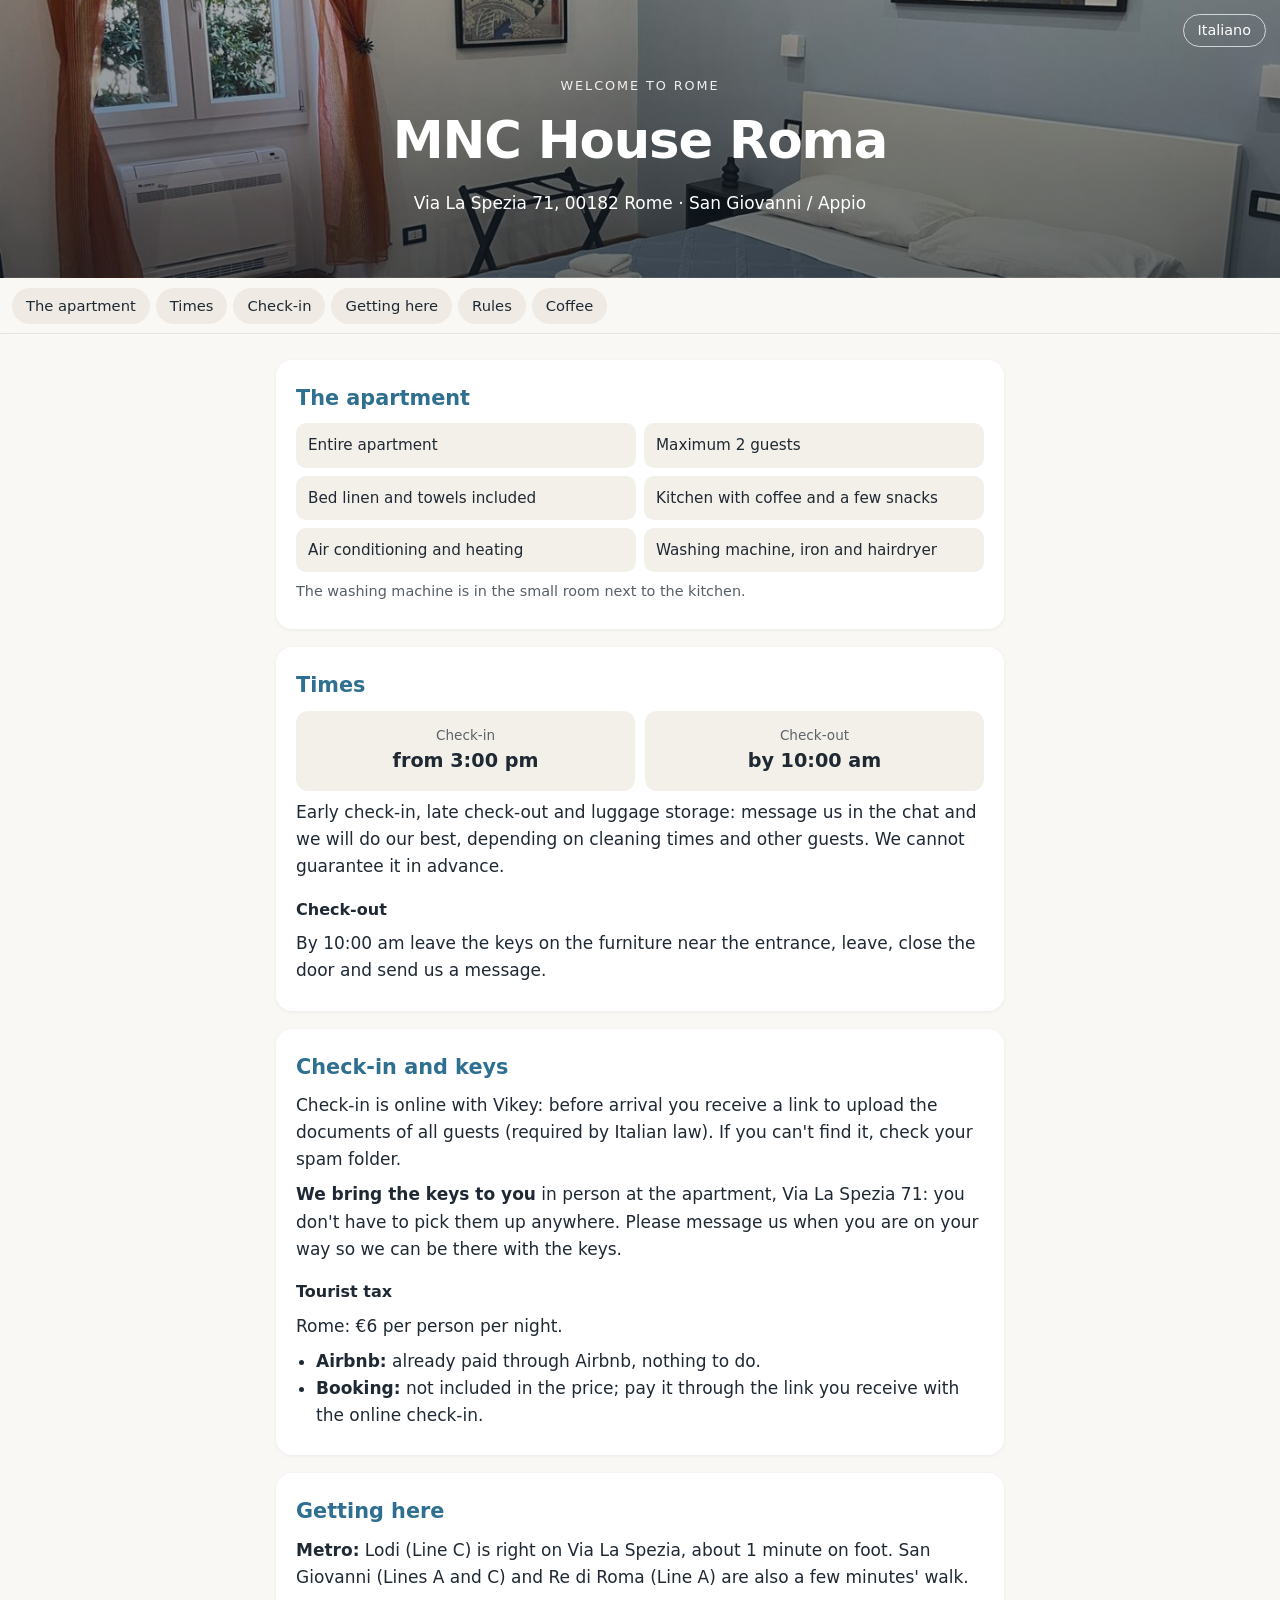
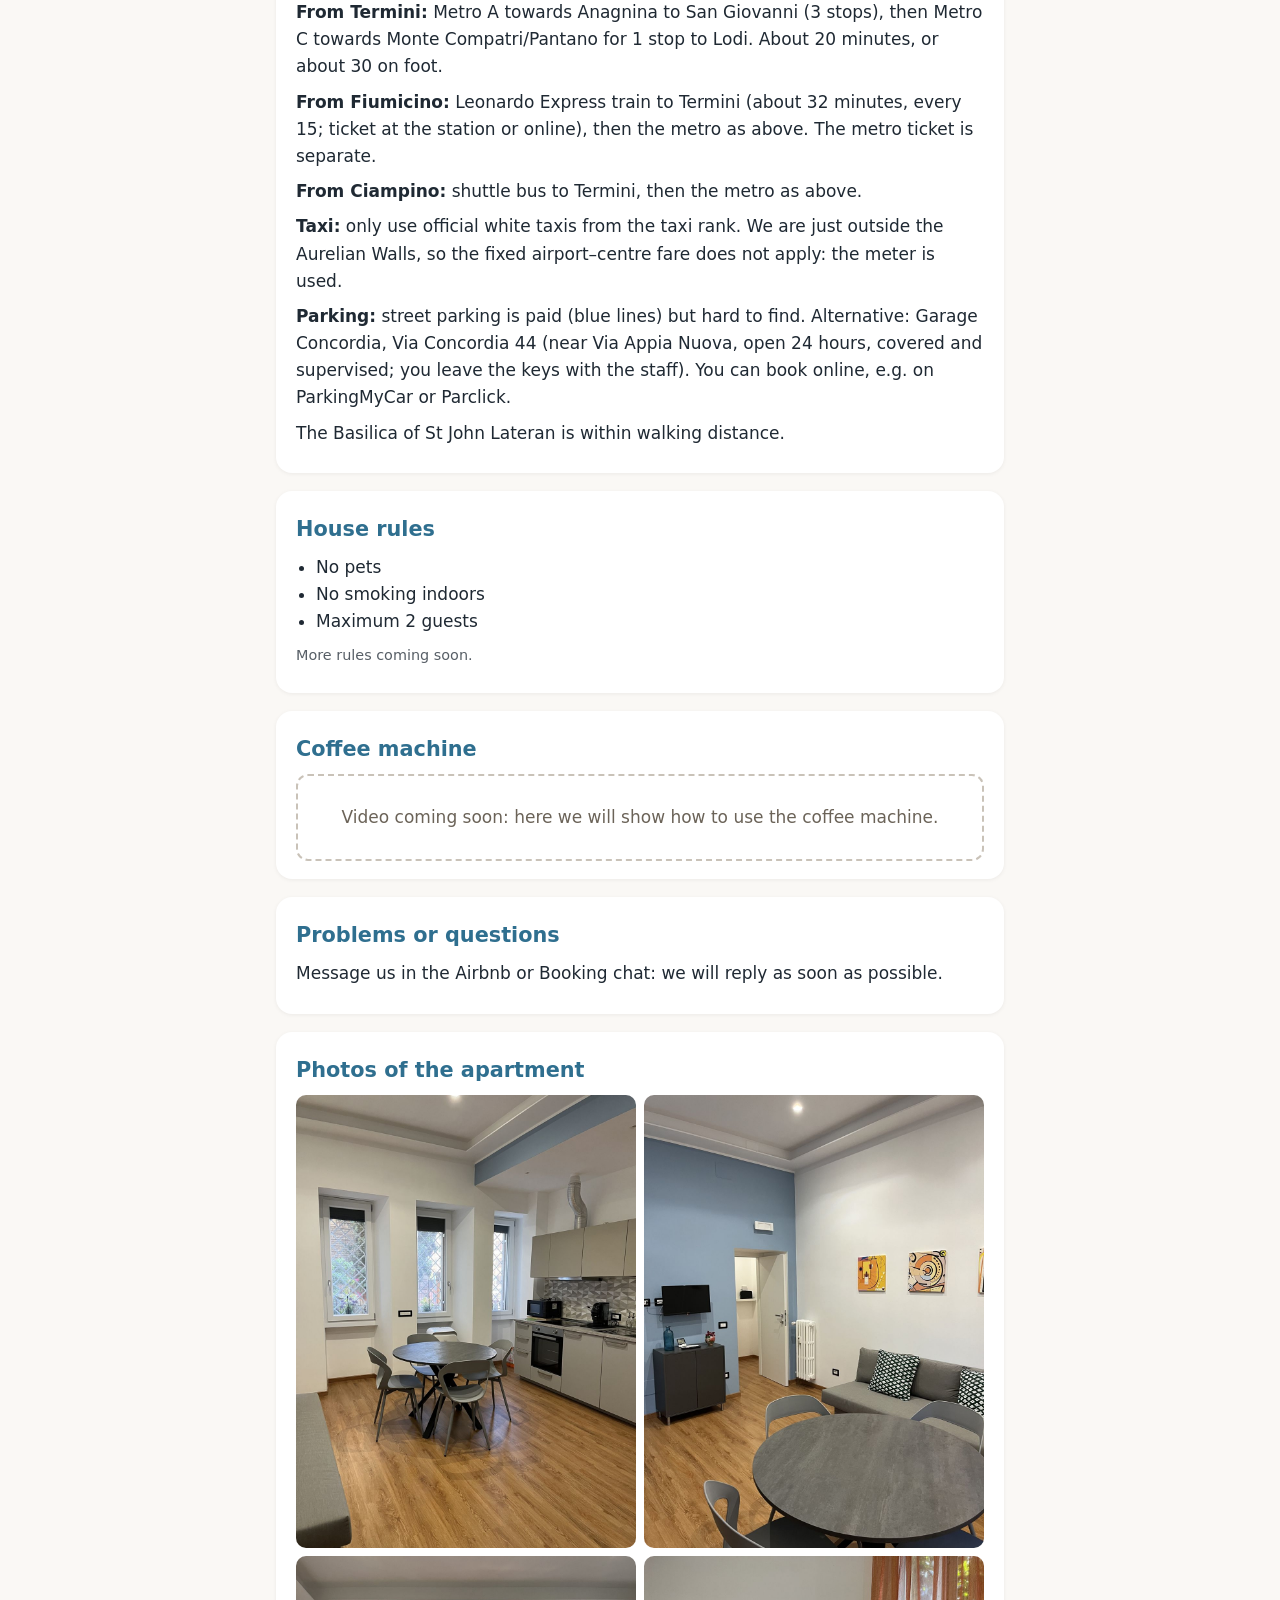
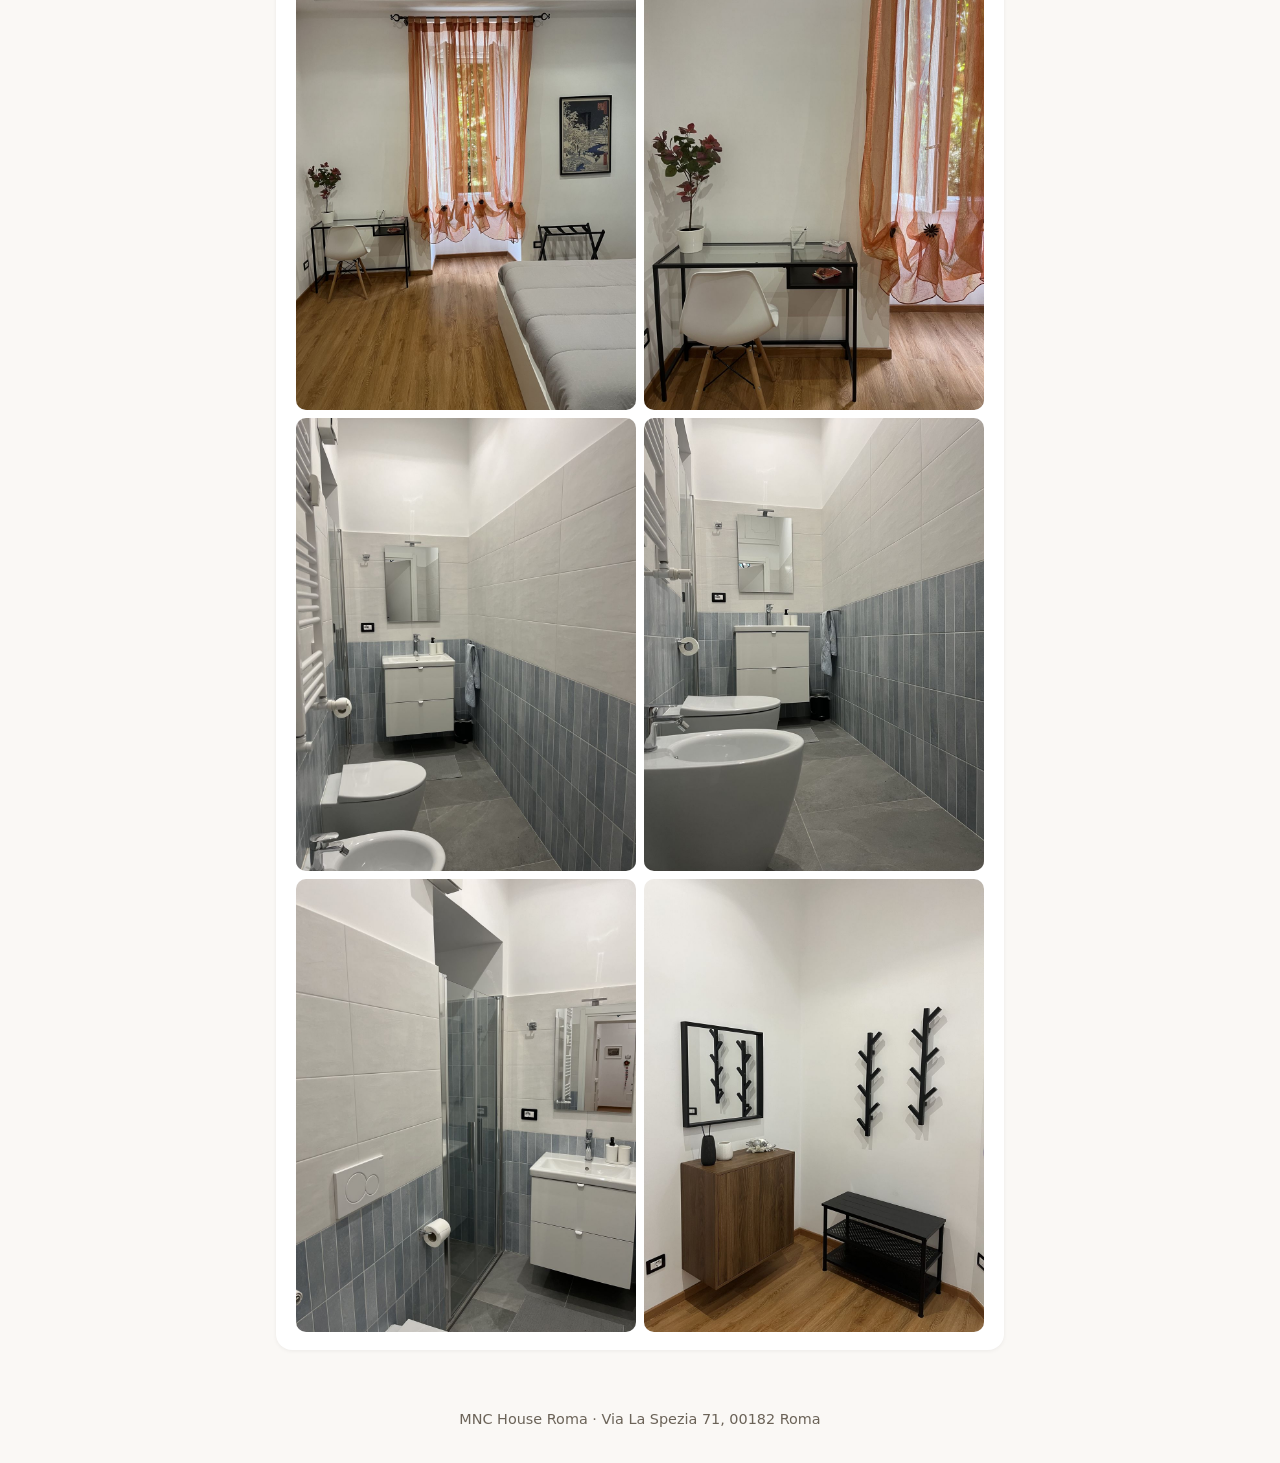
==== en.html @ 79e6f810 "Aggiungi sito info casa MNC House (IT/EN) con foto Co-Authored-By: Claude Sonnet 5.5 <noreply@anthro" ====
<!DOCTYPE html>
<html lang="en">
<head>
<meta charset="utf-8">
<meta name="viewport" content="width=device-width, initial-scale=1">
<title>MNC House Rome – Guest info</title>
<meta name="description" content="Everything you need for your stay at MNC House, Via La Spezia 71, Rome.">
<link rel="stylesheet" href="style.css">
</head>
<body>
<header class="hero" style="background-image:linear-gradient(rgba(20,30,40,.35),rgba(20,30,40,.65)),url(foto/casa-1.jpg)">
<a class="lang" href="index.html">Italiano</a>
<p class="tag">Welcome to Rome</p>
<h1>MNC House Roma</h1>
<p>Via La Spezia 71, 00182 Rome · San Giovanni / Appio</p>
</header>
<nav><a href="#casa">The apartment</a><a href="#orari">Times</a><a href="#checkin">Check-in</a><a href="#arrivo">Getting here</a><a href="#regole">Rules</a><a href="#caffe">Coffee</a></nav>
<main>
<section id="casa"><h2>The apartment</h2><ul class="grid"><li>Entire apartment</li><li>Maximum 2 guests</li><li>Bed linen and towels included</li><li>Kitchen with coffee and a few snacks</li><li>Air conditioning and heating</li><li>Washing machine, iron and hairdryer</li></ul><p class="note">The washing machine is in the small room next to the kitchen.</p></section><section id="orari"><h2>Times</h2><div class="cards"><div class="card"><span>Check-in</span><b>from 3:00 pm</b></div><div class="card"><span>Check-out</span><b>by 10:00 am</b></div></div><p>Early check-in, late check-out and luggage storage: message us in the chat and we will do our best, depending on cleaning times and other guests. We cannot guarantee it in advance.</p><h3>Check-out</h3><p>By 10:00 am leave the keys on the furniture near the entrance, leave, close the door and send us a message.</p></section><section id="checkin"><h2>Check-in and keys</h2><p>Check-in is online with Vikey: before arrival you receive a link to upload the documents of all guests (required by Italian law). If you can't find it, check your spam folder.</p><p><b>We bring the keys to you</b> in person at the apartment, Via La Spezia 71: you don't have to pick them up anywhere. Please message us when you are on your way so we can be there with the keys.</p><h3>Tourist tax</h3><p>Rome: €6 per person per night.</p><ul><li><b>Airbnb:</b> already paid through Airbnb, nothing to do.</li><li><b>Booking:</b> not included in the price; pay it through the link you receive with the online check-in.</li></ul></section><section id="arrivo"><h2>Getting here</h2><p><b>Metro:</b> Lodi (Line C) is right on Via La Spezia, about 1 minute on foot. San Giovanni (Lines A and C) and Re di Roma (Line A) are also a few minutes' walk.</p><p><b>From Termini:</b> Metro A towards Anagnina to San Giovanni (3 stops), then Metro C towards Monte Compatri/Pantano for 1 stop to Lodi. About 20 minutes, or about 30 on foot.</p><p><b>From Fiumicino:</b> Leonardo Express train to Termini (about 32 minutes, every 15; ticket at the station or online), then the metro as above. The metro ticket is separate.</p><p><b>From Ciampino:</b> shuttle bus to Termini, then the metro as above.</p><p><b>Taxi:</b> only use official white taxis from the taxi rank. We are just outside the Aurelian Walls, so the fixed airport–centre fare does not apply: the meter is used.</p><p><b>Parking:</b> street parking is paid (blue lines) but hard to find. Alternative: Garage Concordia, Via Concordia 44 (near Via Appia Nuova, open 24 hours, covered and supervised; you leave the keys with the staff). You can book online, e.g. on ParkingMyCar or Parclick.</p><p>The Basilica of St John Lateran is within walking distance.</p></section><section id="regole"><h2>House rules</h2><ul><li>No pets</li><li>No smoking indoors</li><li>Maximum 2 guests</li></ul><p class="note">More rules coming soon.</p></section><section id="caffe"><h2>Coffee machine</h2><div class="ph">Video coming soon: here we will show how to use the coffee machine.</div></section><section id="aiuto"><h2>Problems or questions</h2><p>Message us in the Airbnb or Booking chat: we will reply as soon as possible.</p></section>
<section><h2>Photos of the apartment</h2><div class="gallery"><img src="foto/casa-2.jpg" alt="MNC House 2" loading="lazy"><img src="foto/casa-3.jpg" alt="MNC House 3" loading="lazy"><img src="foto/casa-4.jpg" alt="MNC House 4" loading="lazy"><img src="foto/casa-5.jpg" alt="MNC House 5" loading="lazy"><img src="foto/casa-6.jpg" alt="MNC House 6" loading="lazy"><img src="foto/casa-7.jpg" alt="MNC House 7" loading="lazy"><img src="foto/casa-8.jpg" alt="MNC House 8" loading="lazy"><img src="foto/casa-9.jpg" alt="MNC House 9" loading="lazy"></div></section>
</main>
<footer>MNC House Roma · Via La Spezia 71, 00182 Roma</footer>
</body>
</html>
---- style.css ----
:root{--ink:#1f2933;--accent:#2f6f8f;--bg:#faf8f5;--card:#fff;--line:#e8e3dc}
*{box-sizing:border-box}
html{scroll-behavior:smooth}
body{margin:0;font:17px/1.6 system-ui,-apple-system,"Segoe UI",Roboto,sans-serif;color:var(--ink);background:var(--bg)}
.hero{color:#fff;text-align:center;padding:72px 20px 56px;background-size:cover;background-position:center;position:relative}
.hero h1{margin:4px 0 8px;font-size:clamp(2rem,8vw,3.2rem);letter-spacing:-.02em}
.hero p{margin:4px 0}
.tag{text-transform:uppercase;letter-spacing:.15em;font-size:.8rem;opacity:.9}
.lang{position:absolute;top:14px;right:14px;color:#fff;text-decoration:none;border:1px solid rgba(255,255,255,.7);border-radius:20px;padding:4px 14px;font-size:.9rem}
nav{position:sticky;top:0;z-index:5;display:flex;gap:6px;overflow-x:auto;padding:10px 12px;background:rgba(250,248,245,.95);backdrop-filter:blur(6px);border-bottom:1px solid var(--line)}
nav a{white-space:nowrap;text-decoration:none;color:var(--ink);padding:6px 14px;border-radius:20px;background:#efeae3;font-size:.92rem}
main{max-width:760px;margin:0 auto;padding:8px 16px 24px}
section{background:var(--card);border-radius:16px;padding:6px 20px 18px;margin:18px 0;box-shadow:0 1px 4px rgba(0,0,0,.06);scroll-margin-top:64px}
h2{font-size:1.3rem;margin:16px 0 8px;color:var(--accent)}
h3{font-size:1rem;margin:16px 0 4px}
p{margin:8px 0}ul{padding-left:20px;margin:8px 0}
.grid{list-style:none;padding:0;display:grid;grid-template-columns:1fr 1fr;gap:8px}
.grid li{background:#f3efe9;border-radius:10px;padding:10px 12px;font-size:.95rem}
.cards{display:grid;grid-template-columns:1fr 1fr;gap:10px;margin:8px 0}
.card{background:#f3efe9;border-radius:12px;padding:14px;text-align:center}
.card span{display:block;font-size:.85rem;opacity:.7}.card b{font-size:1.2rem}
.note{font-size:.9rem;opacity:.75}
.ph{border:2px dashed #c9c2b8;border-radius:12px;padding:28px 16px;text-align:center;color:#6b6358}
.gallery{display:grid;grid-template-columns:1fr 1fr;gap:8px}
.gallery img{width:100%;aspect-ratio:3/4;object-fit:cover;border-radius:10px;display:block}
footer{text-align:center;color:#6b6358;font-size:.9rem;padding:16px 16px 32px}
@media(max-width:420px){.grid{grid-template-columns:1fr}}
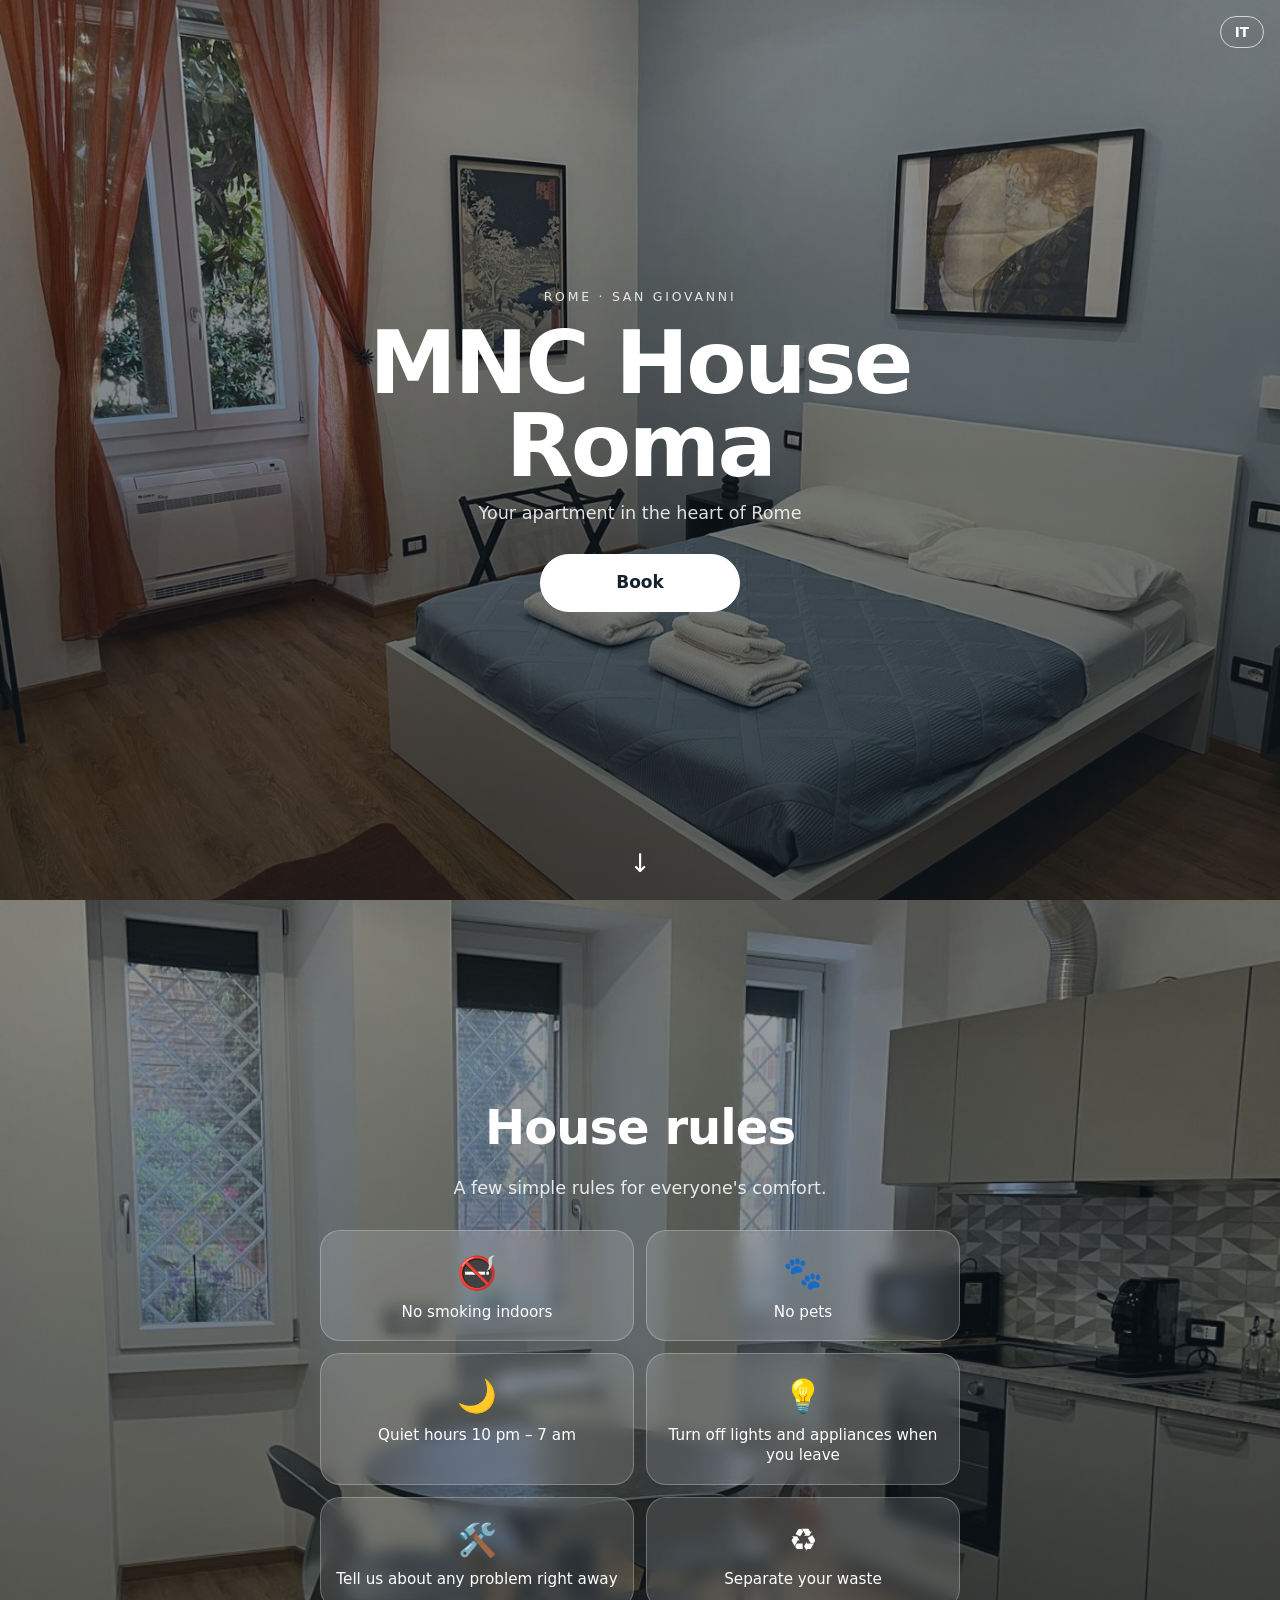
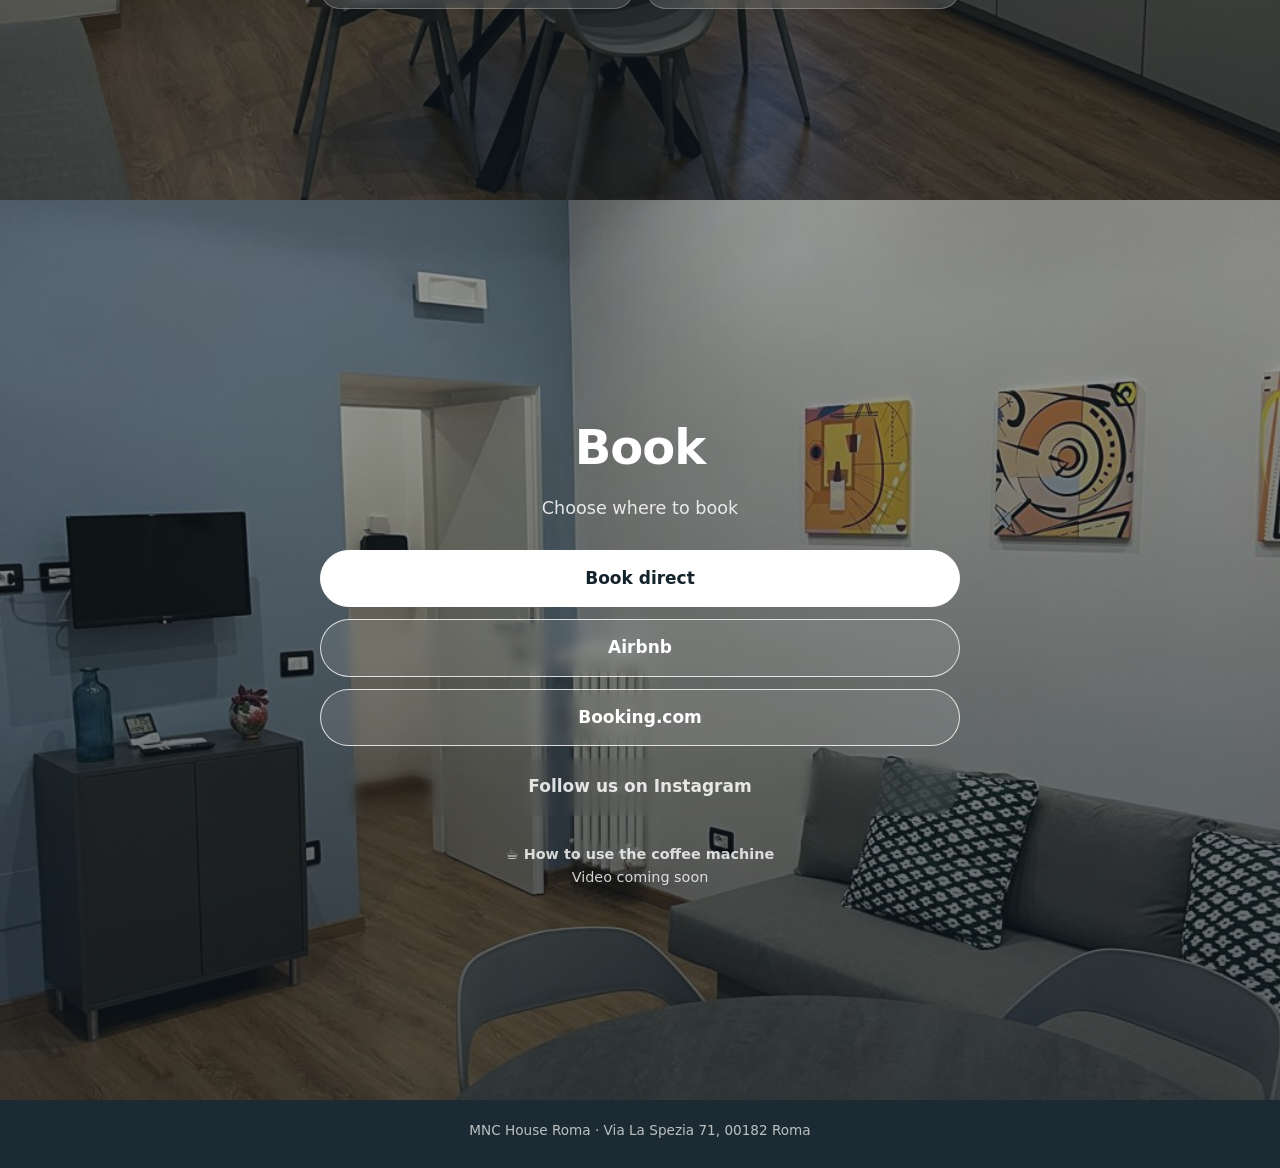
==== commit 7eb4a511: "Rifai il sito: layout semplice a schermate, regole, link di prenotazione, 3 foto Co-Authored-By: Cla" ====
--- a/en.html
+++ b/en.html
@@ -3,22 +3,43 @@
 <head>
 <meta charset="utf-8">
 <meta name="viewport" content="width=device-width, initial-scale=1">
-<title>MNC House Rome – Guest info</title>
-<meta name="description" content="Everything you need for your stay at MNC House, Via La Spezia 71, Rome.">
+<title>MNC House Rome</title>
+<meta name="description" content="MNC House Rome, Via La Spezia 71. Book and discover the house rules.">
 <link rel="stylesheet" href="style.css">
 </head>
 <body>
-<header class="hero" style="background-image:linear-gradient(rgba(20,30,40,.35),rgba(20,30,40,.65)),url(foto/casa-1.jpg)">
-<a class="lang" href="index.html">Italiano</a>
-<p class="tag">Welcome to Rome</p>
-<h1>MNC House Roma</h1>
-<p>Via La Spezia 71, 00182 Rome · San Giovanni / Appio</p>
+<header class="panel" style="--bg:url(foto/camera.jpg)">
+<a class="lang" href="index.html">IT</a>
+<div class="in">
+<p class="tag">Rome · San Giovanni</p>
+<h1>MNC House<br>Roma</h1>
+<p class="sub">Your apartment in the heart of Rome</p>
+<a class="btn main" href="#prenota">Book</a>
+</div>
+<a class="down" href="#regole" aria-label="scroll">↓</a>
 </header>
-<nav><a href="#casa">The apartment</a><a href="#orari">Times</a><a href="#checkin">Check-in</a><a href="#arrivo">Getting here</a><a href="#regole">Rules</a><a href="#caffe">Coffee</a></nav>
-<main>
-<section id="casa"><h2>The apartment</h2><ul class="grid"><li>Entire apartment</li><li>Maximum 2 guests</li><li>Bed linen and towels included</li><li>Kitchen with coffee and a few snacks</li><li>Air conditioning and heating</li><li>Washing machine, iron and hairdryer</li></ul><p class="note">The washing machine is in the small room next to the kitchen.</p></section><section id="orari"><h2>Times</h2><div class="cards"><div class="card"><span>Check-in</span><b>from 3:00 pm</b></div><div class="card"><span>Check-out</span><b>by 10:00 am</b></div></div><p>Early check-in, late check-out and luggage storage: message us in the chat and we will do our best, depending on cleaning times and other guests. We cannot guarantee it in advance.</p><h3>Check-out</h3><p>By 10:00 am leave the keys on the furniture near the entrance, leave, close the door and send us a message.</p></section><section id="checkin"><h2>Check-in and keys</h2><p>Check-in is online with Vikey: before arrival you receive a link to upload the documents of all guests (required by Italian law). If you can't find it, check your spam folder.</p><p><b>We bring the keys to you</b> in person at the apartment, Via La Spezia 71: you don't have to pick them up anywhere. Please message us when you are on your way so we can be there with the keys.</p><h3>Tourist tax</h3><p>Rome: €6 per person per night.</p><ul><li><b>Airbnb:</b> already paid through Airbnb, nothing to do.</li><li><b>Booking:</b> not included in the price; pay it through the link you receive with the online check-in.</li></ul></section><section id="arrivo"><h2>Getting here</h2><p><b>Metro:</b> Lodi (Line C) is right on Via La Spezia, about 1 minute on foot. San Giovanni (Lines A and C) and Re di Roma (Line A) are also a few minutes' walk.</p><p><b>From Termini:</b> Metro A towards Anagnina to San Giovanni (3 stops), then Metro C towards Monte Compatri/Pantano for 1 stop to Lodi. About 20 minutes, or about 30 on foot.</p><p><b>From Fiumicino:</b> Leonardo Express train to Termini (about 32 minutes, every 15; ticket at the station or online), then the metro as above. The metro ticket is separate.</p><p><b>From Ciampino:</b> shuttle bus to Termini, then the metro as above.</p><p><b>Taxi:</b> only use official white taxis from the taxi rank. We are just outside the Aurelian Walls, so the fixed airport–centre fare does not apply: the meter is used.</p><p><b>Parking:</b> street parking is paid (blue lines) but hard to find. Alternative: Garage Concordia, Via Concordia 44 (near Via Appia Nuova, open 24 hours, covered and supervised; you leave the keys with the staff). You can book online, e.g. on ParkingMyCar or Parclick.</p><p>The Basilica of St John Lateran is within walking distance.</p></section><section id="regole"><h2>House rules</h2><ul><li>No pets</li><li>No smoking indoors</li><li>Maximum 2 guests</li></ul><p class="note">More rules coming soon.</p></section><section id="caffe"><h2>Coffee machine</h2><div class="ph">Video coming soon: here we will show how to use the coffee machine.</div></section><section id="aiuto"><h2>Problems or questions</h2><p>Message us in the Airbnb or Booking chat: we will reply as soon as possible.</p></section>
-<section><h2>Photos of the apartment</h2><div class="gallery"><img src="foto/casa-2.jpg" alt="MNC House 2" loading="lazy"><img src="foto/casa-3.jpg" alt="MNC House 3" loading="lazy"><img src="foto/casa-4.jpg" alt="MNC House 4" loading="lazy"><img src="foto/casa-5.jpg" alt="MNC House 5" loading="lazy"><img src="foto/casa-6.jpg" alt="MNC House 6" loading="lazy"><img src="foto/casa-7.jpg" alt="MNC House 7" loading="lazy"><img src="foto/casa-8.jpg" alt="MNC House 8" loading="lazy"><img src="foto/casa-9.jpg" alt="MNC House 9" loading="lazy"></div></section>
-</main>
+
+<section id="regole" class="panel" style="--bg:url(foto/cucina.jpg)">
+<div class="in">
+<h2>House rules</h2>
+<p class="sub">A few simple rules for everyone's comfort.</p>
+<div class="tiles"><div class="tile"><span>🚭</span><p>No smoking indoors</p></div><div class="tile"><span>🐾</span><p>No pets</p></div><div class="tile"><span>🌙</span><p>Quiet hours 10 pm – 7 am</p></div><div class="tile"><span>💡</span><p>Turn off lights and appliances when you leave</p></div><div class="tile"><span>🛠️</span><p>Tell us about any problem right away</p></div><div class="tile"><span>♻️</span><p>Separate your waste</p></div></div>
+</div>
+</section>
+
+<section id="prenota" class="panel" style="--bg:url(foto/salotto.jpg)">
+<div class="in">
+<h2>Book</h2>
+<p class="sub">Choose where to book</p>
+<div class="btns">
+<a class="btn main" href="https://booking.vikey.it/userlisting/uQwdmr8M23oDGNIA0LHmnOjLJ25gKjM4x384GCmFqt4/listing/uQwdmr8M23oDGNIA0LHmnI63JzcGKnI_x384GCmFqt4" target="_blank" rel="noopener">Book direct</a>
+<a class="btn" href="https://www.airbnb.it/rooms/1322605548601461637" target="_blank" rel="noopener">Airbnb</a>
+<a class="btn" href="https://www.booking.com/hotel/it/casa-vacanze-roma-roma4.it.html" target="_blank" rel="noopener">Booking.com</a>
+<a class="btn ghost" href="https://www.instagram.com/mnc_houserome" target="_blank" rel="noopener">Follow us on Instagram</a>
+</div>
+<div class="cafe"><b>☕ How to use the coffee machine</b><span>Video coming soon</span></div>
+</div>
+</section>
 <footer>MNC House Roma · Via La Spezia 71, 00182 Roma</footer>
 </body>
 </html>
--- a/style.css
+++ b/style.css
@@ -1,27 +1,26 @@
-:root{--ink:#1f2933;--accent:#2f6f8f;--bg:#faf8f5;--card:#fff;--line:#e8e3dc}
-*{box-sizing:border-box}
-html{scroll-behavior:smooth}
-body{margin:0;font:17px/1.6 system-ui,-apple-system,"Segoe UI",Roboto,sans-serif;color:var(--ink);background:var(--bg)}
-.hero{color:#fff;text-align:center;padding:72px 20px 56px;background-size:cover;background-position:center;position:relative}
-.hero h1{margin:4px 0 8px;font-size:clamp(2rem,8vw,3.2rem);letter-spacing:-.02em}
-.hero p{margin:4px 0}
-.tag{text-transform:uppercase;letter-spacing:.15em;font-size:.8rem;opacity:.9}
-.lang{position:absolute;top:14px;right:14px;color:#fff;text-decoration:none;border:1px solid rgba(255,255,255,.7);border-radius:20px;padding:4px 14px;font-size:.9rem}
-nav{position:sticky;top:0;z-index:5;display:flex;gap:6px;overflow-x:auto;padding:10px 12px;background:rgba(250,248,245,.95);backdrop-filter:blur(6px);border-bottom:1px solid var(--line)}
-nav a{white-space:nowrap;text-decoration:none;color:var(--ink);padding:6px 14px;border-radius:20px;background:#efeae3;font-size:.92rem}
-main{max-width:760px;margin:0 auto;padding:8px 16px 24px}
-section{background:var(--card);border-radius:16px;padding:6px 20px 18px;margin:18px 0;box-shadow:0 1px 4px rgba(0,0,0,.06);scroll-margin-top:64px}
-h2{font-size:1.3rem;margin:16px 0 8px;color:var(--accent)}
-h3{font-size:1rem;margin:16px 0 4px}
-p{margin:8px 0}ul{padding-left:20px;margin:8px 0}
-.grid{list-style:none;padding:0;display:grid;grid-template-columns:1fr 1fr;gap:8px}
-.grid li{background:#f3efe9;border-radius:10px;padding:10px 12px;font-size:.95rem}
-.cards{display:grid;grid-template-columns:1fr 1fr;gap:10px;margin:8px 0}
-.card{background:#f3efe9;border-radius:12px;padding:14px;text-align:center}
-.card span{display:block;font-size:.85rem;opacity:.7}.card b{font-size:1.2rem}
-.note{font-size:.9rem;opacity:.75}
-.ph{border:2px dashed #c9c2b8;border-radius:12px;padding:28px 16px;text-align:center;color:#6b6358}
-.gallery{display:grid;grid-template-columns:1fr 1fr;gap:8px}
-.gallery img{width:100%;aspect-ratio:3/4;object-fit:cover;border-radius:10px;display:block}
-footer{text-align:center;color:#6b6358;font-size:.9rem;padding:16px 16px 32px}
-@media(max-width:420px){.grid{grid-template-columns:1fr}}
+*{box-sizing:border-box;margin:0}
+html{scroll-behavior:smooth;scroll-snap-type:y proximity}
+body{font:17px/1.5 system-ui,-apple-system,"Segoe UI",Roboto,sans-serif;color:#fff;background:#1c2b33}
+.panel{position:relative;min-height:100svh;display:flex;align-items:center;justify-content:center;text-align:center;padding:64px 20px;scroll-snap-align:start;background:linear-gradient(rgba(15,25,32,.4),rgba(15,25,32,.68)),var(--bg) center/cover no-repeat}
+.in{width:100%;max-width:640px}
+.tag{text-transform:uppercase;letter-spacing:.22em;font-size:.78rem;opacity:.85;margin-bottom:14px}
+h1{font-size:clamp(3rem,15vw,5.5rem);line-height:.95;letter-spacing:-.03em;font-weight:800}
+h2{font-size:clamp(2rem,9vw,3rem);letter-spacing:-.02em;font-weight:800}
+.sub{opacity:.85;margin:12px 0 28px;font-size:1.1rem}
+.btns{display:grid;gap:12px;margin-top:8px}
+.btn{display:block;padding:15px 24px;border-radius:999px;border:1.5px solid rgba(255,255,255,.8);color:#fff;text-decoration:none;font-weight:600;backdrop-filter:blur(6px);background:rgba(255,255,255,.1);transition:.2s}
+.btn:hover{background:rgba(255,255,255,.25)}
+.btn.main{background:#fff;color:#14232b;border-color:#fff}
+.btn.main:hover{background:#e8f1f5}
+.btn.ghost{border-color:transparent;background:none;opacity:.85}
+header .btn{display:inline-block;min-width:200px}
+.lang{position:absolute;top:16px;right:16px;color:#fff;text-decoration:none;border:1px solid rgba(255,255,255,.7);border-radius:999px;padding:5px 14px;font-size:.85rem;font-weight:600}
+.down{position:absolute;bottom:18px;left:50%;transform:translateX(-50%);color:#fff;text-decoration:none;font-size:1.6rem;animation:b 1.8s infinite}
+@keyframes b{50%{transform:translate(-50%,6px)}}
+.tiles{display:grid;grid-template-columns:1fr 1fr;gap:12px;margin-top:8px}
+.tile{background:rgba(255,255,255,.14);backdrop-filter:blur(8px);border:1px solid rgba(255,255,255,.25);border-radius:20px;padding:18px 10px}
+.tile span{font-size:2rem;display:block}
+.tile p{font-size:.95rem;margin-top:6px;line-height:1.3}
+.cafe{margin-top:28px;font-size:.9rem;opacity:.8;display:flex;flex-direction:column;gap:2px}
+footer{text-align:center;font-size:.85rem;opacity:.7;padding:20px 16px 28px}
+@media(prefers-reduced-motion:reduce){html{scroll-behavior:auto}.down{animation:none}}
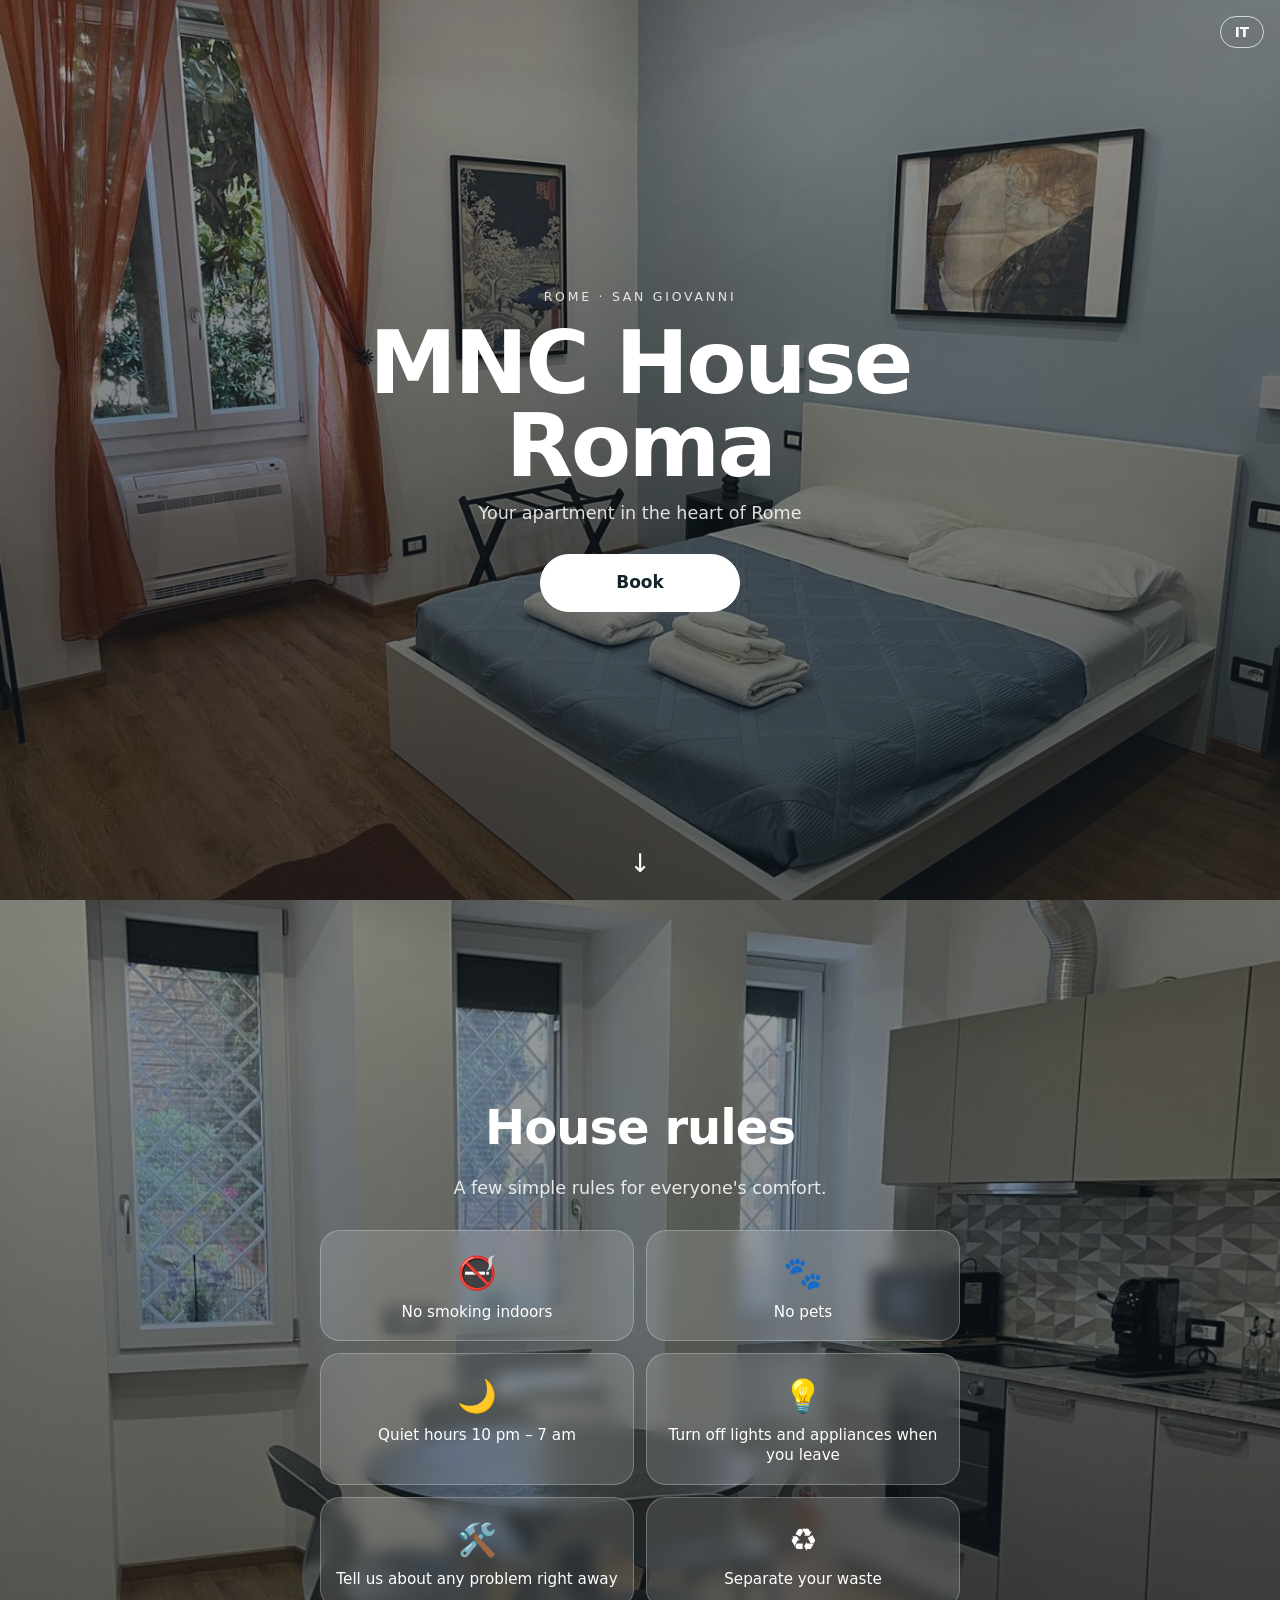
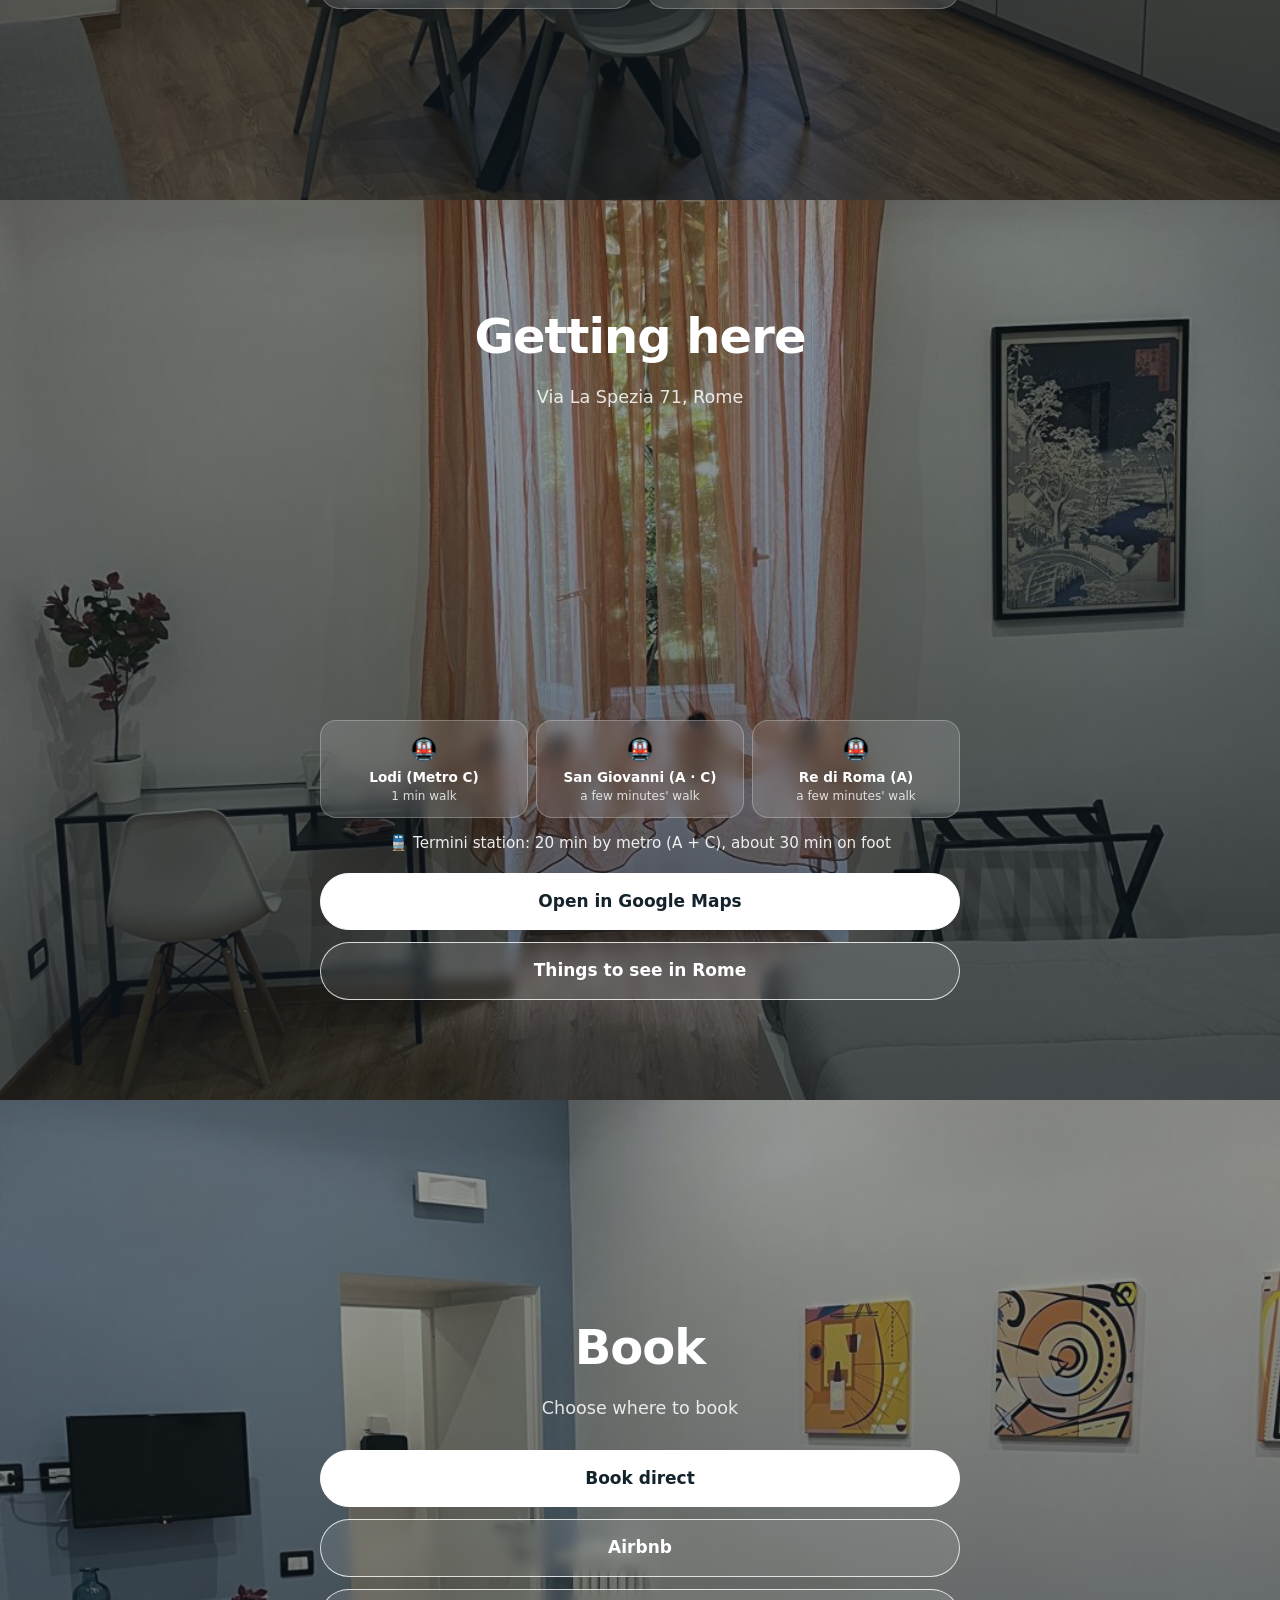
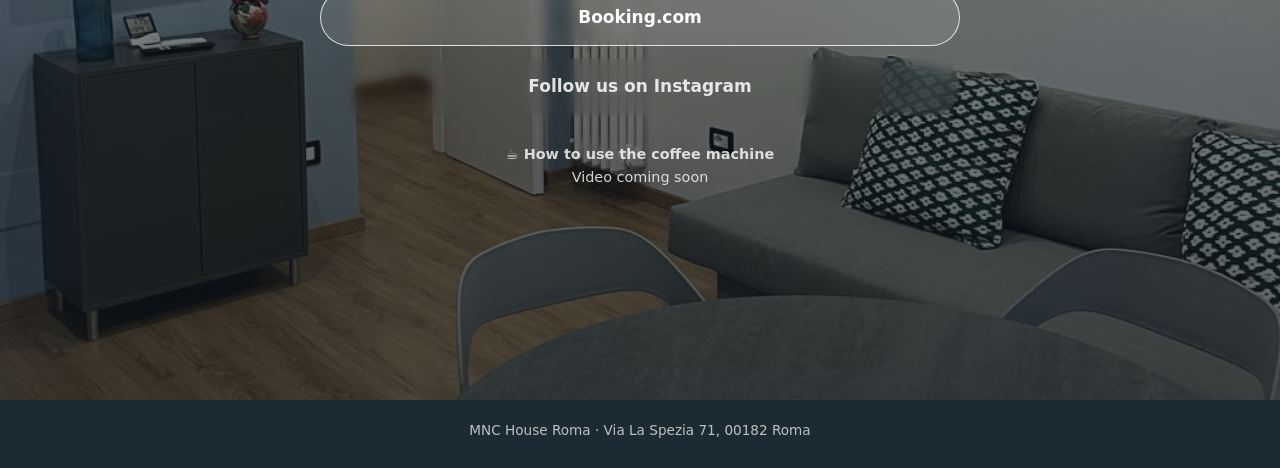
==== commit cf4068e4: "Aggiungi pagina Come arrivare con mappa Google Co-Authored-By: Claude Sonnet 5.5 <noreply@anthropic." ====
--- a/en.html
+++ b/en.html
@@ -27,6 +27,20 @@
 </div>
 </section>
 
+<section id="mappa" class="panel" style="--bg:url(foto/scrivania.jpg)">
+<div class="in">
+<h2>Getting here</h2>
+<p class="sub">Via La Spezia 71, Rome</p>
+<iframe class="map" title="Map" loading="lazy" referrerpolicy="no-referrer-when-downgrade" src="https://www.google.com/maps?q=Via+La+Spezia+71,+00182+Roma&amp;output=embed"></iframe>
+<div class="stops"><div class="stop"><span>🚇</span><b>Lodi (Metro C)</b><small>1 min walk</small></div><div class="stop"><span>🚇</span><b>San Giovanni (A · C)</b><small>a few minutes' walk</small></div><div class="stop"><span>🚇</span><b>Re di Roma (A)</b><small>a few minutes' walk</small></div></div>
+<p class="train">🚆 Termini station: 20 min by metro (A + C), about 30 min on foot</p>
+<div class="btns">
+<a class="btn main" href="https://www.google.com/maps/search/?api=1&amp;query=Via+La+Spezia+71+Roma" target="_blank" rel="noopener">Open in Google Maps</a>
+<a class="btn" href="https://www.google.com/maps/search/things+to+see+in+Rome" target="_blank" rel="noopener">Things to see in Rome</a>
+</div>
+</div>
+</section>
+
 <section id="prenota" class="panel" style="--bg:url(foto/salotto.jpg)">
 <div class="in">
 <h2>Book</h2>
--- a/style.css
+++ b/style.css
@@ -24,3 +24,8 @@
 .cafe{margin-top:28px;font-size:.9rem;opacity:.8;display:flex;flex-direction:column;gap:2px}
 footer{text-align:center;font-size:.85rem;opacity:.7;padding:20px 16px 28px}
 @media(prefers-reduced-motion:reduce){html{scroll-behavior:auto}.down{animation:none}}
+.map{width:100%;height:260px;border:0;border-radius:20px;margin-bottom:14px}
+.stops{display:grid;grid-template-columns:repeat(3,1fr);gap:8px}
+.stop{background:rgba(255,255,255,.14);backdrop-filter:blur(8px);border:1px solid rgba(255,255,255,.25);border-radius:16px;padding:12px 6px;display:flex;flex-direction:column;gap:2px}
+.stop span{font-size:1.4rem}.stop b{font-size:.85rem;line-height:1.2}.stop small{font-size:.75rem;opacity:.8}
+.train{margin:14px 0 18px;font-size:.95rem;opacity:.9}
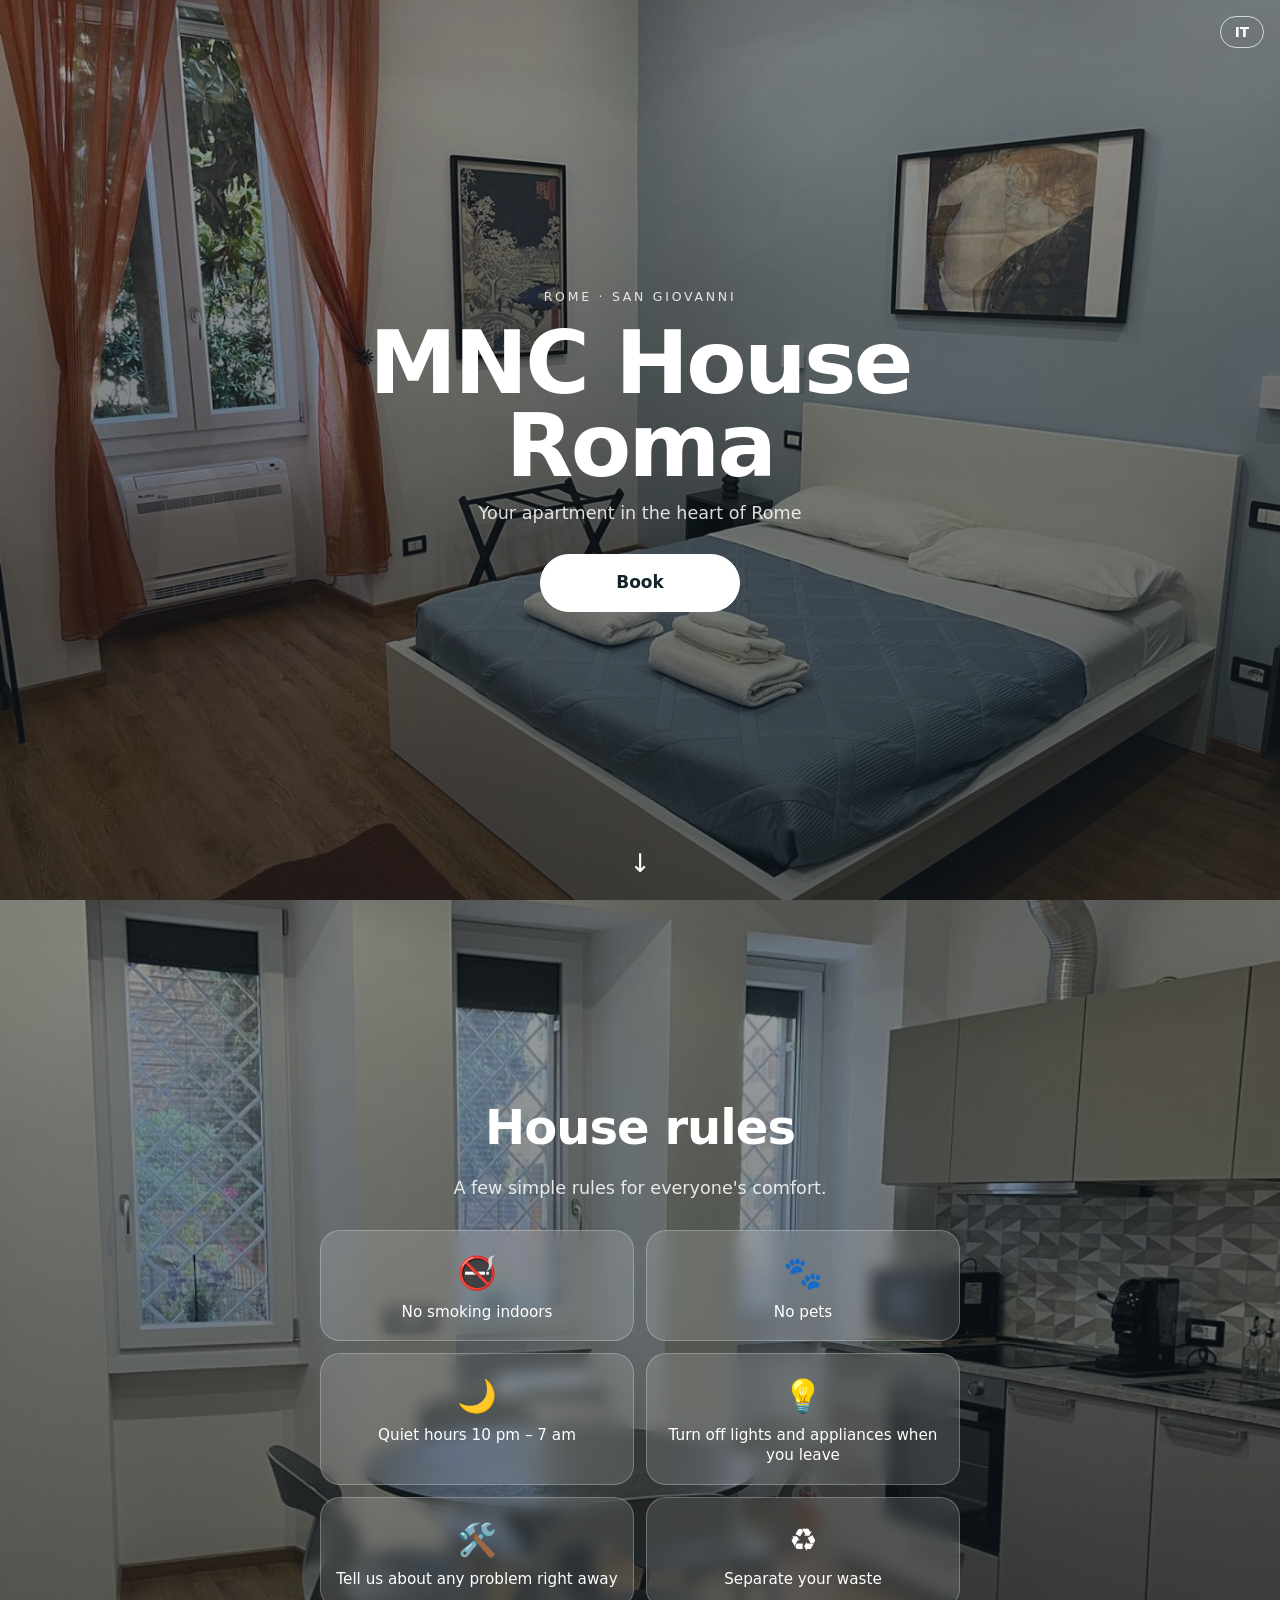
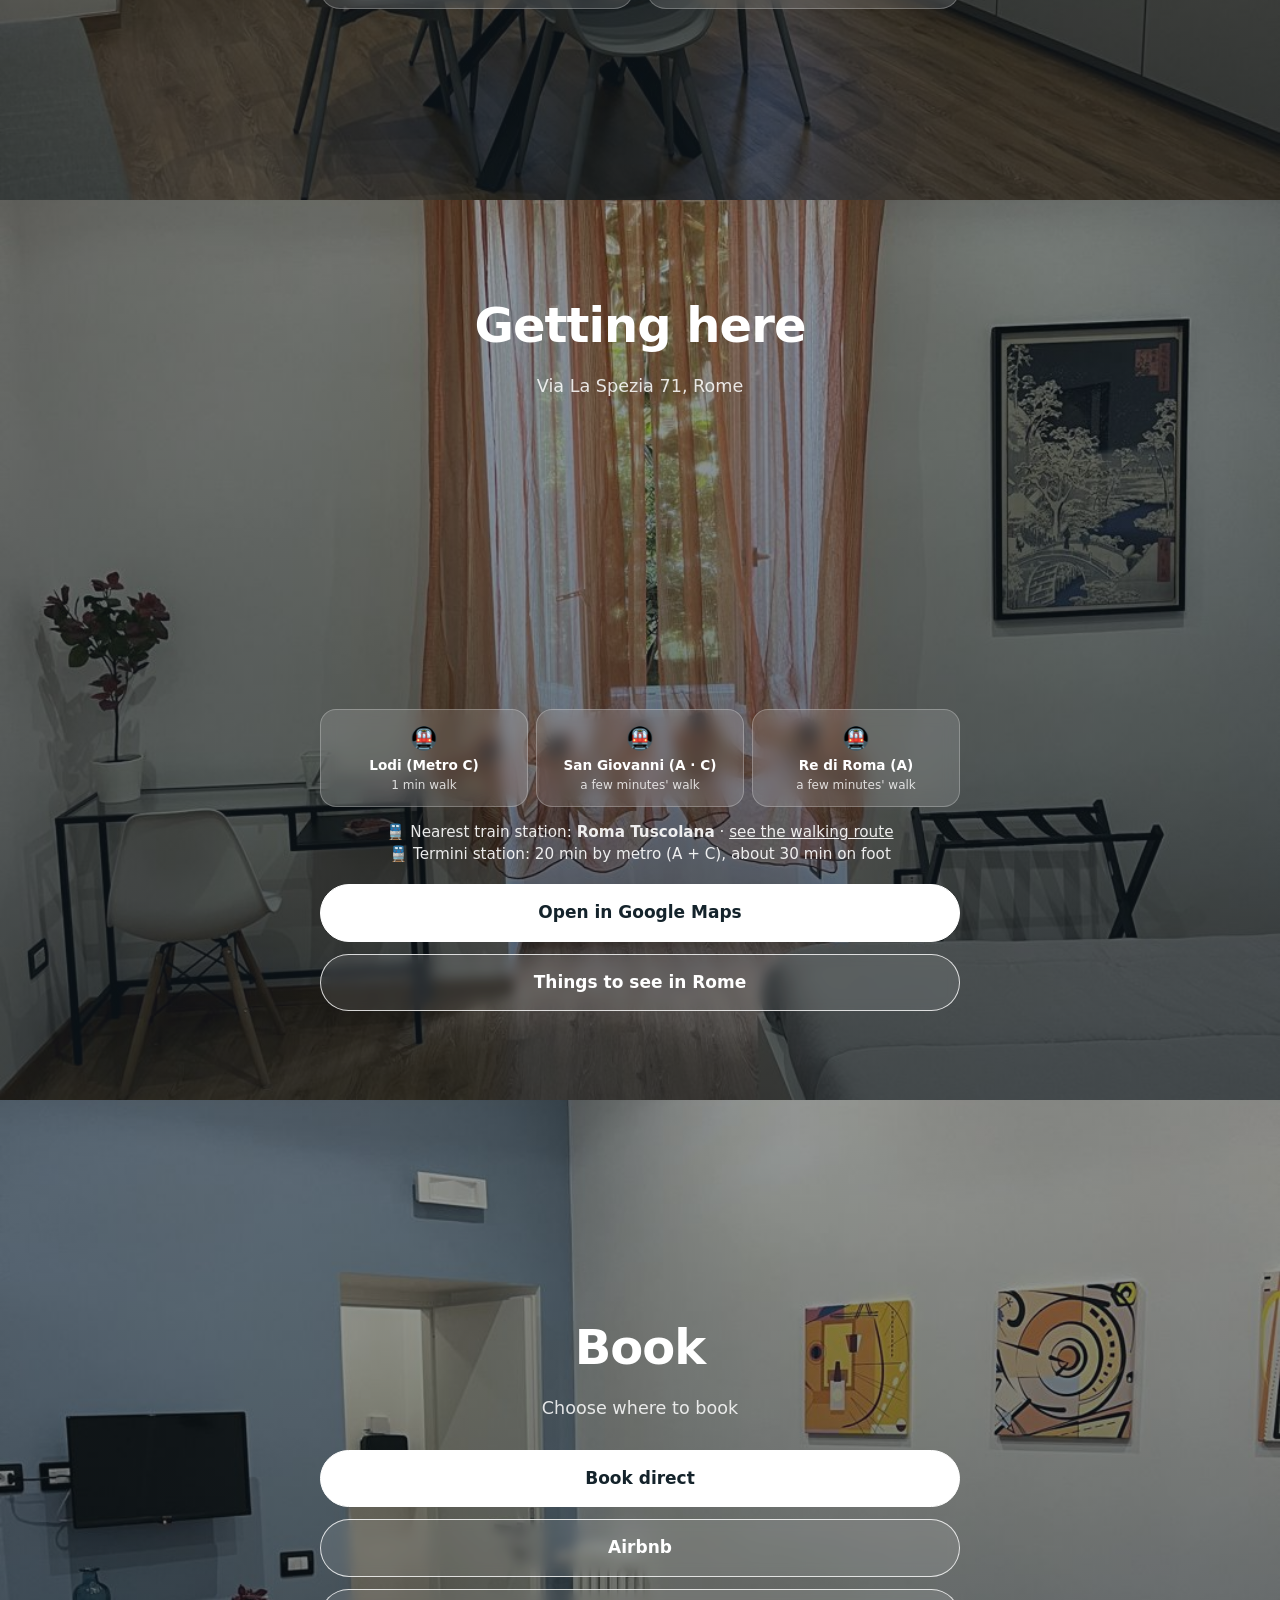
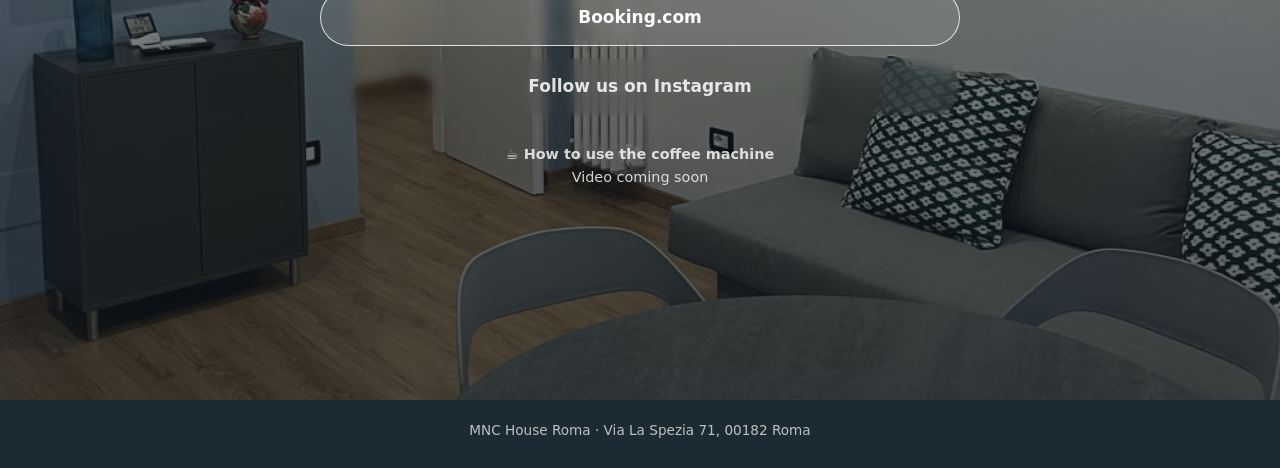
==== commit 8f780eb8: "Aggiungi stazione Roma Tuscolana con link al percorso a piedi Co-Authored-By: Claude Sonnet 5.5 <nor" ====
--- a/en.html
+++ b/en.html
@@ -33,7 +33,7 @@
 <p class="sub">Via La Spezia 71, Rome</p>
 <iframe class="map" title="Map" loading="lazy" referrerpolicy="no-referrer-when-downgrade" src="https://www.google.com/maps?q=Via+La+Spezia+71,+00182+Roma&amp;output=embed"></iframe>
 <div class="stops"><div class="stop"><span>🚇</span><b>Lodi (Metro C)</b><small>1 min walk</small></div><div class="stop"><span>🚇</span><b>San Giovanni (A · C)</b><small>a few minutes' walk</small></div><div class="stop"><span>🚇</span><b>Re di Roma (A)</b><small>a few minutes' walk</small></div></div>
-<p class="train">🚆 Termini station: 20 min by metro (A + C), about 30 min on foot</p>
+<p class="train">🚆 Nearest train station: <b>Roma Tuscolana</b> · <a href="https://www.google.com/maps/dir/?api=1&amp;origin=Stazione+Roma+Tuscolana&amp;destination=Via+La+Spezia+71+Roma&amp;travelmode=walking" target="_blank" rel="noopener">see the walking route</a><br>🚆 Termini station: 20 min by metro (A + C), about 30 min on foot</p>
 <div class="btns">
 <a class="btn main" href="https://www.google.com/maps/search/?api=1&amp;query=Via+La+Spezia+71+Roma" target="_blank" rel="noopener">Open in Google Maps</a>
 <a class="btn" href="https://www.google.com/maps/search/things+to+see+in+Rome" target="_blank" rel="noopener">Things to see in Rome</a>
--- a/style.css
+++ b/style.css
@@ -29,3 +29,4 @@
 .stop{background:rgba(255,255,255,.14);backdrop-filter:blur(8px);border:1px solid rgba(255,255,255,.25);border-radius:16px;padding:12px 6px;display:flex;flex-direction:column;gap:2px}
 .stop span{font-size:1.4rem}.stop b{font-size:.85rem;line-height:1.2}.stop small{font-size:.75rem;opacity:.8}
 .train{margin:14px 0 18px;font-size:.95rem;opacity:.9}
+.train a{color:#fff;text-decoration:underline}.train b{font-weight:700}
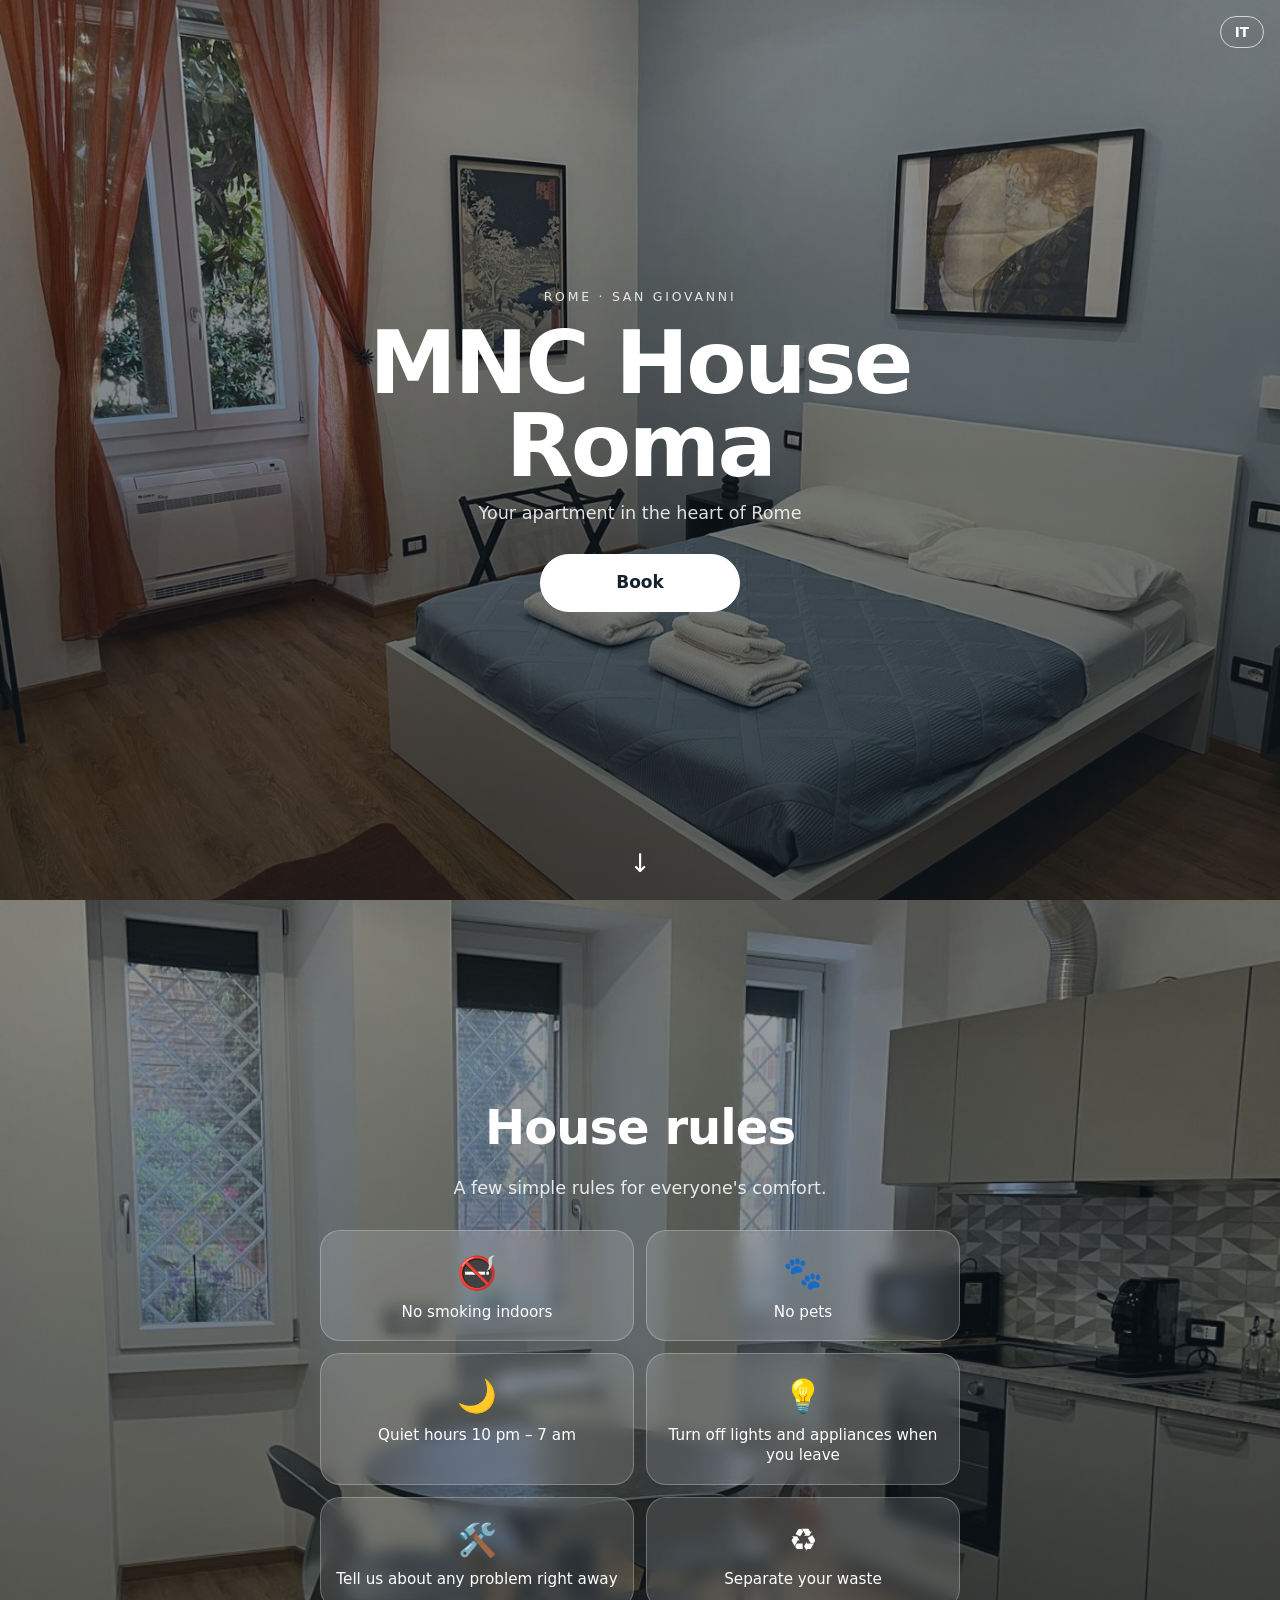
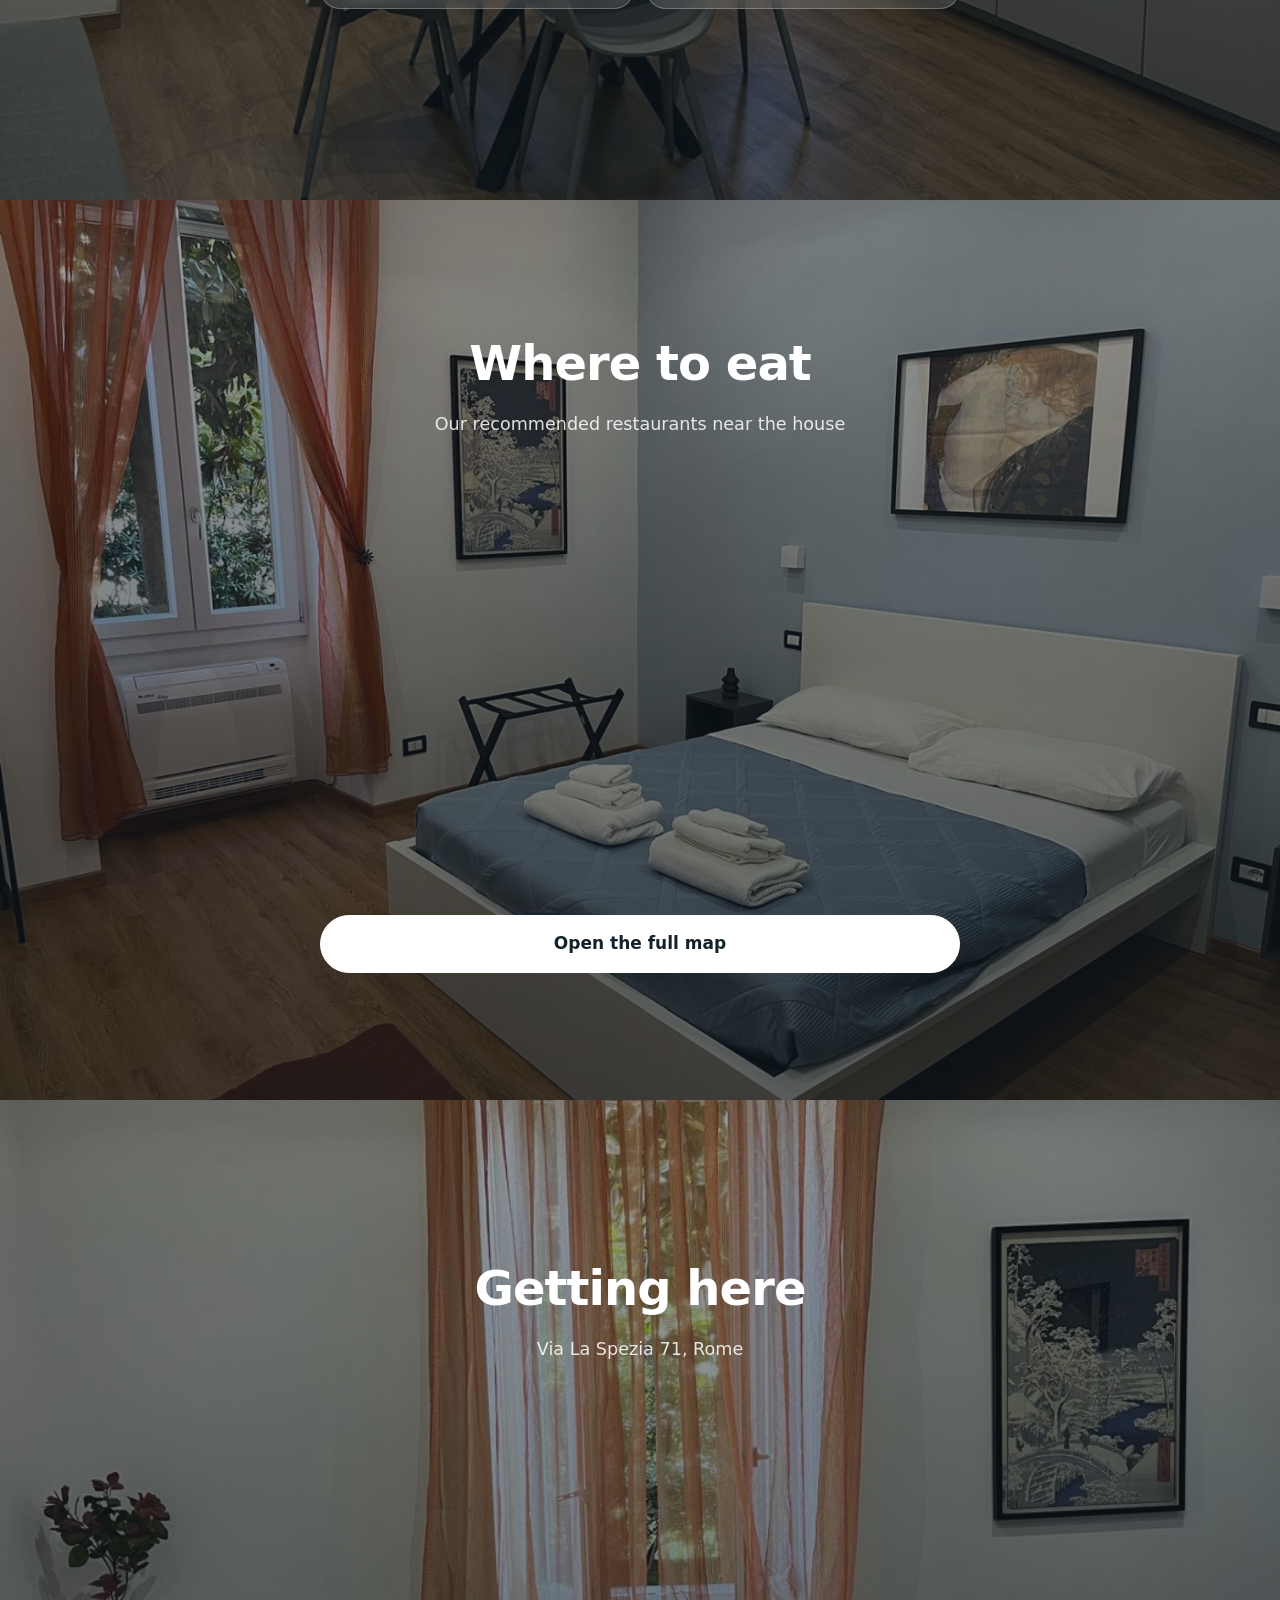
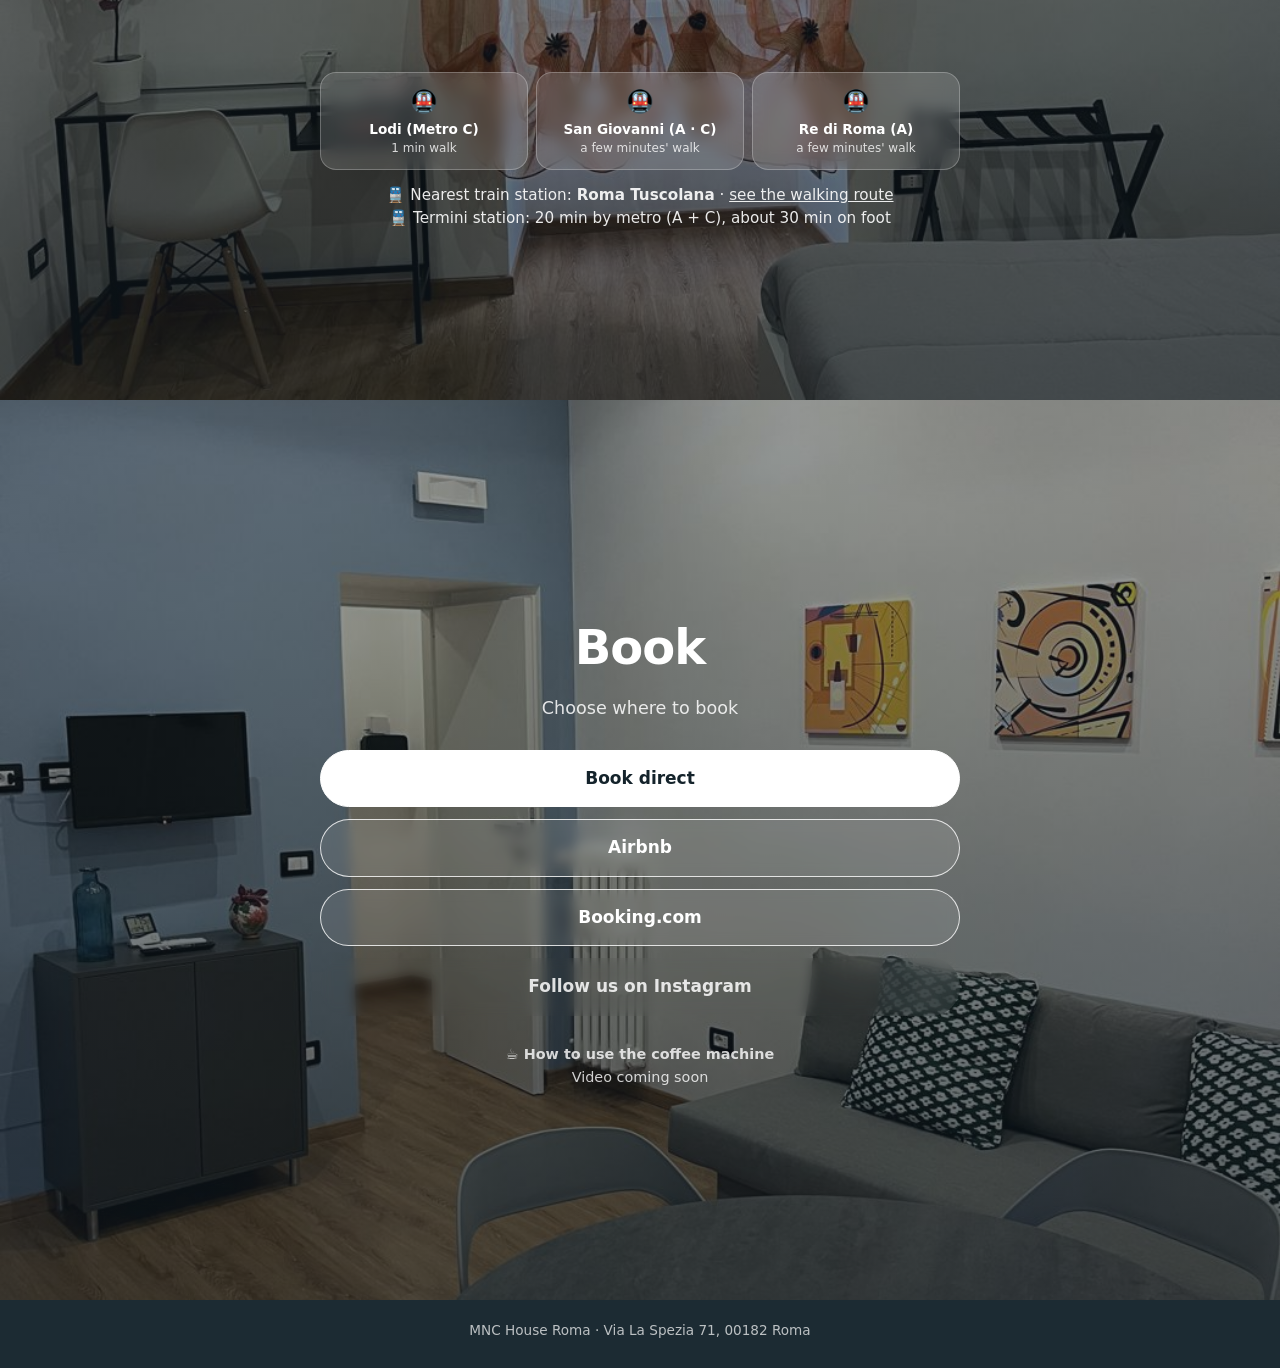
==== commit 5e39307e: "Add restaurants map page, simplify directions page Co-Authored-By: Claude Sonnet 5.5 <noreply@anthro" ====
--- a/en.html
+++ b/en.html
@@ -27,6 +27,17 @@
 </div>
 </section>
 
+<section id="mangiare" class="panel" style="--bg:url(foto/camera.jpg)">
+<div class="in">
+<h2>Where to eat</h2>
+<p class="sub">Our recommended restaurants near the house</p>
+<iframe class="map tall" title="Recommended restaurants map" loading="lazy" referrerpolicy="no-referrer-when-downgrade" src="https://www.google.com/maps/d/embed?mid=1eEemVZ8vcZFUtMwDSeMZeTXxwGMIOjM"></iframe>
+<div class="btns">
+<a class="btn main" href="https://www.google.com/maps/d/viewer?mid=1eEemVZ8vcZFUtMwDSeMZeTXxwGMIOjM" target="_blank" rel="noopener">Open the full map</a>
+</div>
+</div>
+</section>
+
 <section id="mappa" class="panel" style="--bg:url(foto/scrivania.jpg)">
 <div class="in">
 <h2>Getting here</h2>
@@ -34,10 +45,6 @@
 <iframe class="map" title="Map" loading="lazy" referrerpolicy="no-referrer-when-downgrade" src="https://www.google.com/maps?q=Via+La+Spezia+71,+00182+Roma&amp;output=embed"></iframe>
 <div class="stops"><div class="stop"><span>🚇</span><b>Lodi (Metro C)</b><small>1 min walk</small></div><div class="stop"><span>🚇</span><b>San Giovanni (A · C)</b><small>a few minutes' walk</small></div><div class="stop"><span>🚇</span><b>Re di Roma (A)</b><small>a few minutes' walk</small></div></div>
 <p class="train">🚆 Nearest train station: <b>Roma Tuscolana</b> · <a href="https://www.google.com/maps/dir/?api=1&amp;origin=Stazione+Roma+Tuscolana&amp;destination=Via+La+Spezia+71+Roma&amp;travelmode=walking" target="_blank" rel="noopener">see the walking route</a><br>🚆 Termini station: 20 min by metro (A + C), about 30 min on foot</p>
-<div class="btns">
-<a class="btn main" href="https://www.google.com/maps/search/?api=1&amp;query=Via+La+Spezia+71+Roma" target="_blank" rel="noopener">Open in Google Maps</a>
-<a class="btn" href="https://www.google.com/maps/search/things+to+see+in+Rome" target="_blank" rel="noopener">Things to see in Rome</a>
-</div>
 </div>
 </section>
 
--- a/style.css
+++ b/style.css
@@ -30,3 +30,4 @@
 .stop span{font-size:1.4rem}.stop b{font-size:.85rem;line-height:1.2}.stop small{font-size:.75rem;opacity:.8}
 .train{margin:14px 0 18px;font-size:.95rem;opacity:.9}
 .train a{color:#fff;text-decoration:underline}.train b{font-weight:700}
+.map.tall{height:420px}
